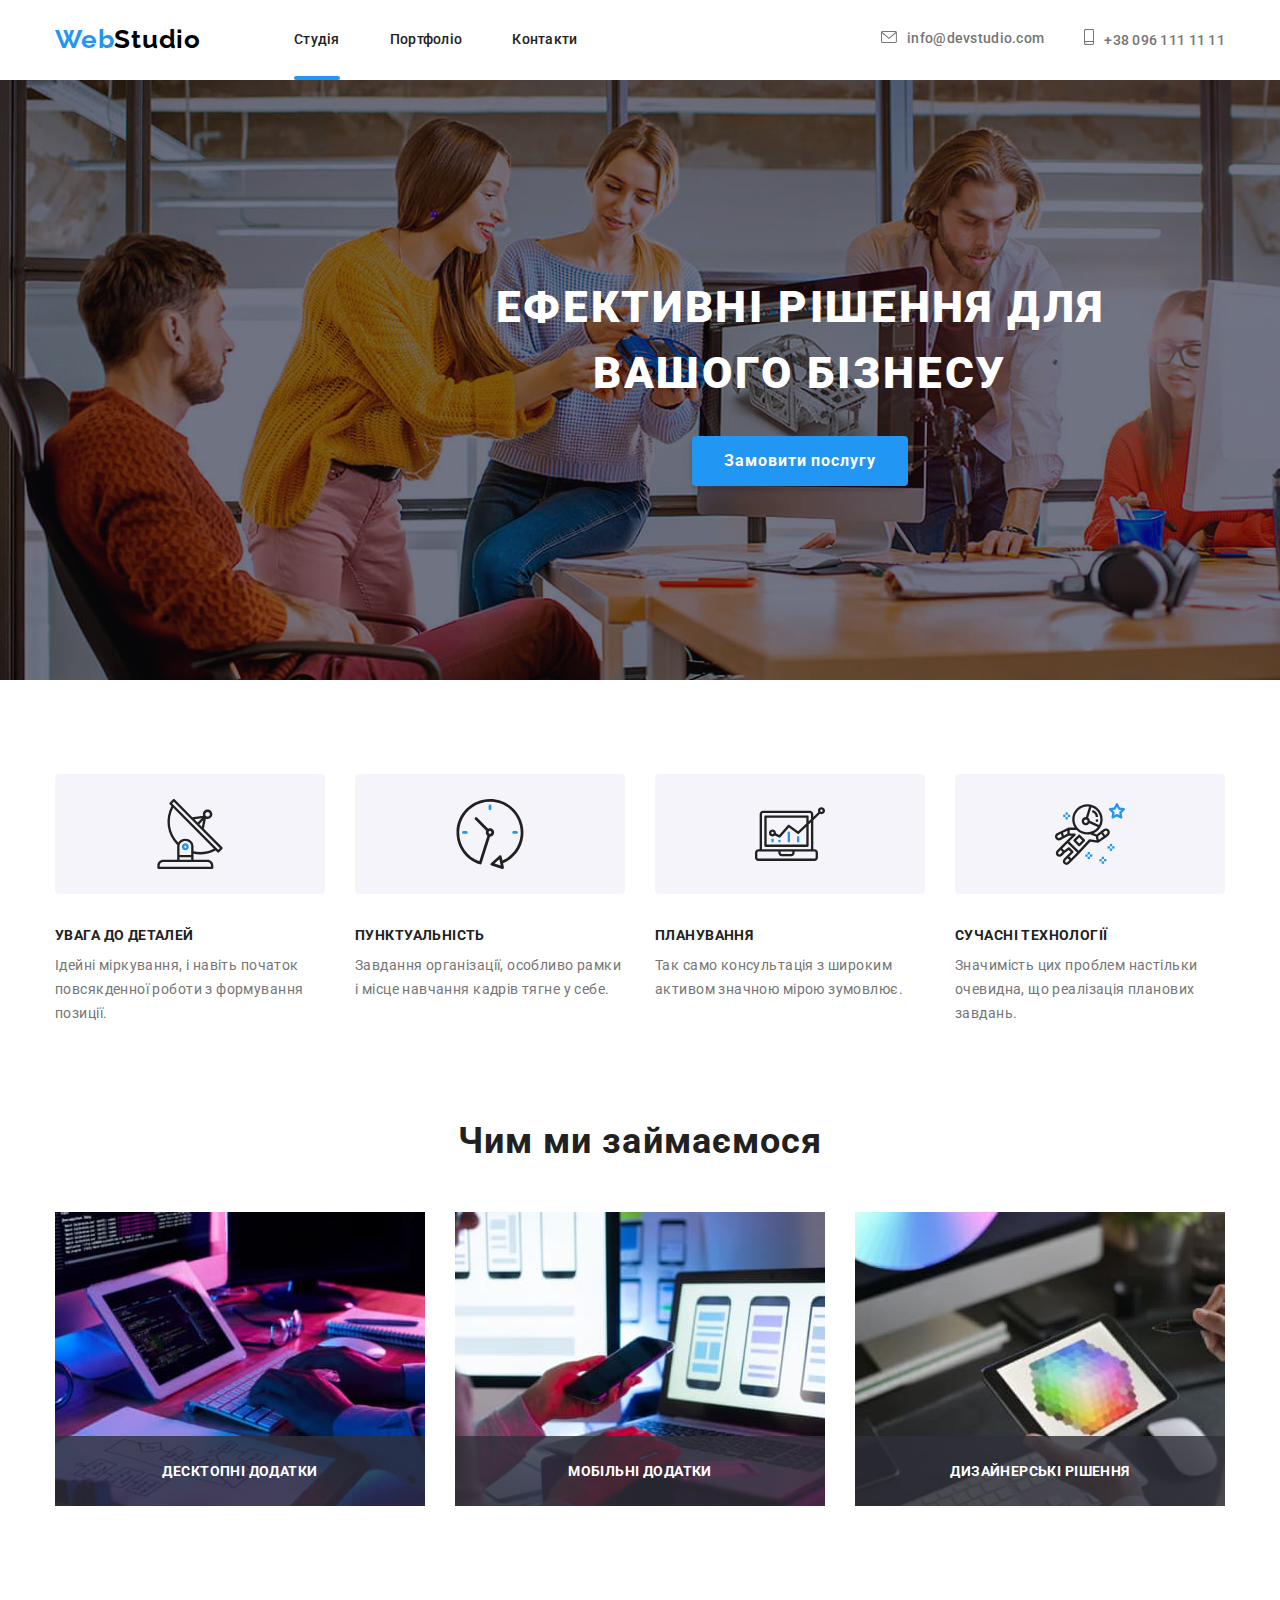
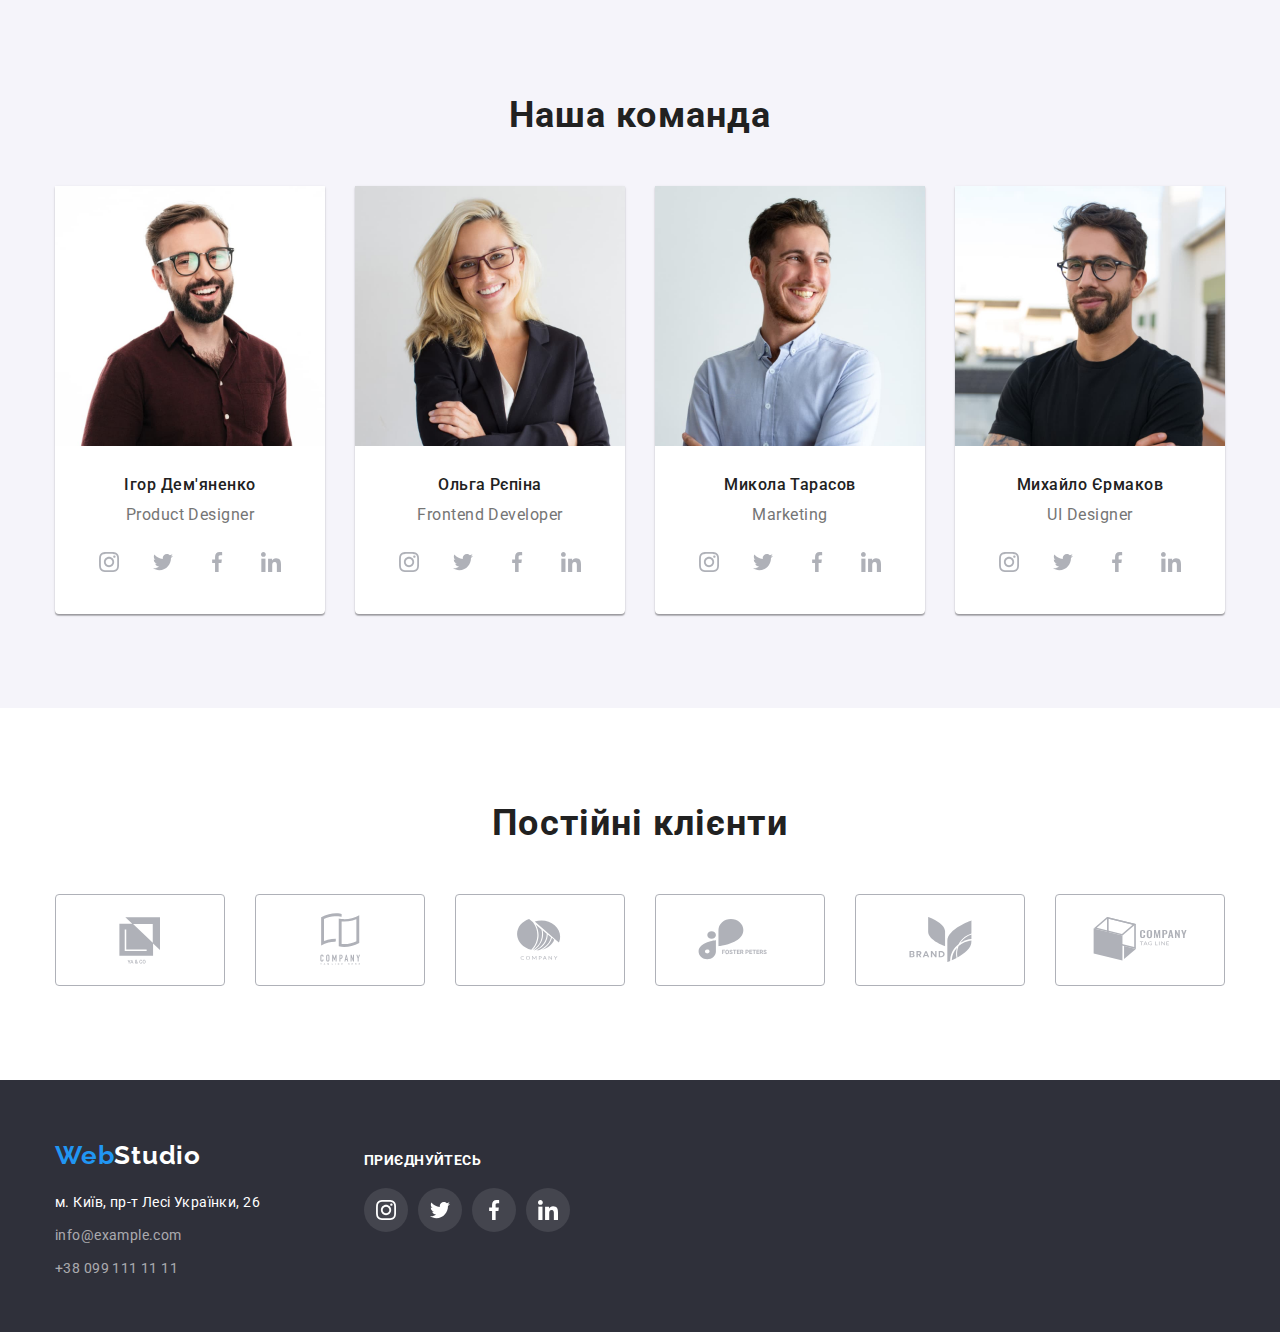
==== index.html @ f77064c4 "Start#6" ====
<!DOCTYPE html>
<html lang="uk">

<head>
    <meta charset="UTF-8">
    <meta http-equiv="X-UA-Compatible" content="IE=edge">
    <meta name="viewport" content="width=device-width, initial-scale=1.0">
    <title lang="en">WebStudio</title>
    <link rel="preconnect" href="https://fonts.googleapis.com">
    <link rel="preconnect" href="https://fonts.gstatic.com" crossorigin>
    <link href="https://fonts.googleapis.com/css2?family=Raleway:wght@700&family=Roboto:wght@400;500;700;900&display=swap"
        rel="stylesheet">
        <link rel="stylesheet" href="https://cdn.jsdelivr.net/npm/modern-normalize@1.1.0/modern-normalize.min.css">
    <link rel="stylesheet" href="./css/styles.css">

</head>

<body>
    <header class="page-header-home">
        <div class="container page-header-container">
        <!-- Logo  -->
        <nav class="page-nav">
            <a class="logo" href="./index.html" lang="en">Web<span class="studio-header" lang="en">Studio</span></a>
        <!-- Navigation -->
            <ul class="list menu">
                <li class="menu-item"> <a class="nav index-after" href="./index.html">Студія</a></li>
                <li class="menu-item"> <a class="nav" href="./portfolio.html">Портфоліо</a></li>
                <li class="menu-item"> <a class="nav" href="">Контакти</a></li>
            </ul>
        </nav>
        <ul class="list header-contacts-container">
            <li class="contact-header-df">
                <a class="contacts-header email" href="mailto:info@devstudio.com"><svg class="contact-icone-mail">
                    <use href="./images/svgimages/sprite.svg#mail"></use>
                </svg>info@devstudio.com</a></li>
            <li class="contact-header-df">
                <a class="contacts-header" href="tel:+380961111111"><svg class="contact-icone-phone">
                    <use href="./images/svgimages/sprite.svg#phone"></use>
                </svg>+38 096 111 11 11</a></li>
        </ul>
        </div>
    </header>

    <!-- Main block -->
    <main>
        <section class="title">
            <div class="container"> 
            <h1 class="title-name">Ефективні рішення для вашого бізнесу</h1>
            <button class="button" type="button" data-modal-open>Замовити послугу</button>
            </div>
        </section>

        <section class="section-hidden-inventori">
            <div class="container">
            <h2 class="hidden">опись</h2>
            <ul class="list company-characteristics">
                <li class="features">
                    <svg class="feature_svg">
                        <use href="./images/svgimages/sprite.svg#group_1"></use>
                    </svg>
                    <h3 class="hidden-features">УВАГА ДО ДЕТАЛЕЙ</h3>
                    <p class="paragraph-features">Ідейні міркування, і навіть початок повсякденної роботи з формування позиції.</p>
                </li>
                <li class="features">
                    <svg class="feature_svg">
                        <use href="./images/svgimages/sprite.svg#group_2"></use>
                    </svg>
                    <h3 class="hidden-features">ПУНКТУАЛЬНІСТЬ</h3>
                    <p class="paragraph-features">Завдання організації, особливо рамки і місце навчання кадрів тягне у себе.</p>
                </li>
                <li class="features">
                    <svg class="feature_svg">
                        <use href="./images/svgimages/sprite.svg#group_3"></use>
                    </svg>
                    <h3 class="hidden-features">ПЛАНУВАННЯ</h3>
                    <p class="paragraph-features">Так само консультація з широким активом значною мірою зумовлює.</p>
                </li>
                <li class="features">
                    <svg class="feature_svg">
                        <use href="./images/svgimages/sprite.svg#group_4"></use>
                    </svg>
                    <h3 class="hidden-features">СУЧАСНІ ТЕХНОЛОГІЇ</h3>
                    <p class="paragraph-features">Значимість цих проблем настільки очевидна, що реалізація планових завдань.</p>
                </li>
            </ul>
            </div>
        </section>

        <section class="optional section">
            <div class="container">
                <h2 class="banner">Чим ми займаємося</h2>
            <ul class="list company-option">
                <li class="foto-option"><img src="./images/services_sector/development.jpg" alt="Фото разработки продукта" width="370"
                        height="294">
                    <p class="option-text">
                        Десктопні додатки
                    </p></li>
                <li class="foto-option"><img src="./images/services_sector/optimization.jpg" alt="Фото оптимизации продукта" width="370"
                        height="294">
                    <p class="option-text">
                        Мобільні додатки
                    </p></li>
                <li class="foto-option"><img src="./images/services_sector/design.jpg" alt="Фото разработки дизайна продукта" width="370"
                        height="294">
                    <p class="option-text">
                        Дизайнерські рішення
                    </p></li>
            </ul>
            </div>
        </section>

        <section class="our-team section">
            <div class="container">
            <h2 class="banner">Наша команда</h2>
            <ul class="list team">
                <li class="team-members">
                    <img class="foto-teams" src="./images/team/product_designer.jpg" alt="Фото дизайнера продукта" width="270"
                        height="260">
                        <div class="name-profession">
                    <h3 class="name">Ігор Дем'яненко</h3>
                    <p class="profession" lang="en">Product Designer</p>
                    <ul class="social-list list">
                        <li>
                            <a href="" class="social-list-link">
                                <svg class="social-list-icon">
                                    <use href="./images/svgimages/sprite.svg#instagram"></use>
                                </svg>
                            </a>
                        </li>
                        <li>
                            <a href="" class="social-list-link">
                                <svg class="social-list-icon" width="20" height="20">
                                    <use href="./images/svgimages/sprite.svg#twitter"></use>
                                </svg>
                            </a>
                        </li>
                        <li>
                            <a href="" class="social-list-link">
                                <svg class="social-list-icon" width="20" height="20">
                                    <use href="./images/svgimages/sprite.svg#facebook"></use>
                                </svg>
                            </a>
                        </li>
                        <li>
                            <a href="" class="social-list-link">
                                <svg class="social-list-icon" width="20" height="20">
                                    <use href="./images/svgimages/sprite.svg#linkedin"></use>
                                </svg>
                            </a>
                        </li>
                    </ul>
                        </div>
                </li>
                <li class="team-members">
                    <img class="foto-teams" src="./images/team/frontent_developer.jpg" alt="Фото фронтенд-разработчика" width="270"
                        height="260">
                        <div class="name-profession">
                        <h3 class="name">Ольга Рєпіна</h3>
                    <p class="profession" lang="en">Frontend Developer</p>
                    <ul class="social-list list">
                        <li>
                            <a href="" class="social-list-link">
                                <svg class="social-list-icon">
                                    <use href="./images/svgimages/sprite.svg#instagram"></use>
                                </svg>
                            </a>
                        </li>
                        <li>
                            <a href="" class="social-list-link">
                                <svg class="social-list-icon" width="20" height="20">
                                    <use href="./images/svgimages/sprite.svg#twitter"></use>
                                </svg>
                            </a>
                        </li>
                        <li>
                            <a href="" class="social-list-link">
                                <svg class="social-list-icon" width="20" height="20">
                                    <use href="./images/svgimages/sprite.svg#facebook"></use>
                                </svg>
                            </a>
                        </li>
                        <li>
                            <a href="" class="social-list-link">
                                <svg class="social-list-icon" width="20" height="20">
                                    <use href="./images/svgimages/sprite.svg#linkedin"></use>
                                </svg>
                            </a>
                        </li>
                    </ul>
                        </div>
                </li>
                <li class="team-members">
                    <img class="foto-teams" src="./images/team/marketing.jpg" alt="Фото маркетолога" width="270" height="260">
                    <div class="name-profession">
                        <h3 class="name">Микола Тарасов</h3>
                        <p class="profession" lang="en">Marketing</p>
                        <ul class="social-list list">
                            <li>
                                <a href="" class="social-list-link">
                                    <svg class="social-list-icon">
                                        <use href="./images/svgimages/sprite.svg#instagram"></use>
                                    </svg>
                                </a>
                            </li>
                            <li>
                                <a href="" class="social-list-link">
                                    <svg class="social-list-icon" width="20" height="20">
                                        <use href="./images/svgimages/sprite.svg#twitter"></use>
                                    </svg>
                                </a>
                            </li>
                            <li>
                                <a href="" class="social-list-link">
                                    <svg class="social-list-icon" width="20" height="20">
                                        <use href="./images/svgimages/sprite.svg#facebook"></use>
                                    </svg>
                                </a>
                            </li>
                            <li>
                                <a href="" class="social-list-link">
                                    <svg class="social-list-icon" width="20" height="20">
                                        <use href="./images/svgimages/sprite.svg#linkedin"></use>
                                    </svg>
                                </a>
                            </li>
                        </ul>
                    </div>
                    
                </li>
                <li class="team-members">
                    <img class="foto-teams" src="./images/team/ui_designer.jpg" alt="Фото дизайнера пользовательского интерфейса"
                        width="270" height="260">
                        <div class="name-profession">
                            <h3 class="name">Михайло Єрмаков</h3>
                            <p class="profession" lang="en">UI Designer</p>
                            <ul class="social-list list">
                                <li>
                                    <a href="" class="social-list-link">
                                        <svg class="social-list-icon">
                                            <use href="./images/svgimages/sprite.svg#instagram"></use>
                                        </svg>
                                    </a>
                                </li>
                                <li>
                                    <a href="" class="social-list-link">
                                        <svg class="social-list-icon" width="20" height="20">
                                            <use href="./images/svgimages/sprite.svg#twitter"></use>
                                        </svg>
                                    </a>
                                </li>
                                <li>
                                    <a href="" class="social-list-link">
                                        <svg class="social-list-icon" width="20" height="20">
                                            <use href="./images/svgimages/sprite.svg#facebook"></use>
                                        </svg>
                                    </a>
                                </li>
                                <li>
                                    <a href="" class="social-list-link">
                                        <svg class="social-list-icon" width="20" height="20">
                                            <use href="./images/svgimages/sprite.svg#linkedin"></use>
                                        </svg>
                                    </a>
                                </li>
                            </ul>
                        </div>
                </li>
            </ul>
            </div>
        </section>
        <section class="section">
            <div class="container">
                <h2 class="banner">Постійні клієнти</h2>
                <ul class="list menu client-list">
                    <li>
                        <a href="" class="client-link">
                            <svg class="clients-icon">
                                <use href="./images/svgimages/sprite.svg#ya_and_co"></use>
                            </svg>
                        </a>
                    </li>
                    <li>
                        <a href="" class="client-link">
                            <svg class="clients-icon">
                                <use href="./images/svgimages/sprite.svg#tagline_here"></use>
                            </svg>
                        </a>
                    </li>
                    <li>
                        <a href="" class="client-link">
                            <svg class="clients-icon">
                                <use href="./images/svgimages/sprite.svg#company"></use>
                            </svg>
                        </a>
                    </li>
                    <li>
                        <a href="" class="client-link">
                            <svg class="clients-icon">
                                <use href="./images/svgimages/sprite.svg#foster_peters"></use>
                            </svg>
                        </a>
                    </li>
                    <li>
                        <a href="" class="client-link">
                            <svg class="clients-icon">
                                <use href="./images/svgimages/sprite.svg#brand"></use>
                            </svg>
                        </a>
                    </li>
                    <li>
                        <a href="" class="client-link">
                            <svg class="clients-icon">
                                <use href="./images/svgimages/sprite.svg#tag_line"></use>
                            </svg>
                        </a>
                    </li>
                </ul>
            </div>
            
        </section>
    </main>
    <!-- Basement -->
    <footer class="footer">
        <div class="container footer-block">
            <div class="logo-footer">
                <a class="logo" href="./index.html" lang="en">Web<span class="studio-footer">Studio</span></a>
                <address>
                    <ul class="list contacts">
                        <li class="find">
                            <a class="addres" href="https://goo.gl/maps/r5BP94hAd7b6DZwo8" target="_blank"
                                rel="noopener noreferrer">м. Київ, пр-т Лесі Українки, 26</a>
                        </li>
                        <li class="find">
                            <a class="contacts-footer" href="mailto:info@example.com">info@example.com</a>
                        </li>
                        <li class="find">
                            <a class="contacts-footer" href="tel:+380991111111">+38 099 111 11 11</a>
                        </li>
                    </ul>
                </address>
            </div>
            <div class="social-link-footer">
                <h3 class="add">ПРИЄДНУЙТЕСЬ</h3>
                <ul class="footer-social-list list">
                    <li>
                        <a href="" class="social-list-link social-link-bg">
                            <svg class="social-list-icon-footer">
                                <use href="./images/svgimages/sprite.svg#instagram"></use>
                            </svg>
                        </a>
                    </li>
                    <li>
                        <a href="" class="social-list-link social-link-bg">
                            <svg class="social-list-icon-footer" width="20" height="20">
                                <use href="./images/svgimages/sprite.svg#twitter"></use>
                            </svg>
                        </a>
                    </li>
                    <li>
                        <a href="" class="social-list-link social-link-bg">
                            <svg class="social-list-icon-footer" width="20" height="20">
                                <use href="./images/svgimages/sprite.svg#facebook"></use>
                            </svg>
                        </a>
                    </li>
                    <li>
                        <a href="" class="social-list-link social-link-bg">
                            <svg class="social-list-icon-footer" width="20" height="20">
                                <use href="./images/svgimages/sprite.svg#linkedin"></use>
                            </svg>
                        </a>
                    </li>
                </ul>
            </div>
        </div>
    </footer>
    <div class="backdrop is-hidden" data-modal>
        <div class="modal">
            <button type="button" class="modal-close-btn" data-modal-close>
               <svg class="modal-close-btn-icon">
                <use href="./images/svgimages/sprite.svg#close-window"></use>
               </svg>
            </button>
        </div>
    </div>
    <script src="./js/modal.js"></script>
</body>

</html>
---- css/styles.css ----
/* Variables */

:root{
    --accent-color: #2196F3;
    --color-for-body: #212121;
    --background-color-dark: #2F303A;
    --primary-font: 'Raleway', sans-serif;
    --secondary-font: 'Roboto', sans-serif;
    --transition-duration-and-func: 250ms cubic-bezier(0.4, 0, 0.2, 1);
}

/* WholePage */
h1,h2,h3,h4,p{
    margin-top: 0;
    margin-bottom: 0;
}

ul,ol{
margin-top: 0;
margin-bottom: 0;
padding-left: 0;
}

img{
    display: block;
}

button{
    cursor: pointer;
}

.container{
    width: 1200px;
    margin-left: auto;
    margin-right: auto;
    padding-left: 15px;
    padding-right: 15px;
}

body{
    font-family: var(--secondary-font);
    color: var(--color-for-body);
}

.hidden{
    position: absolute;
        white-space: nowrap;
        width: 1px;
        height: 1px;
        overflow: hidden;
        border: 0;
        padding: 0;
        clip: rect(0 0 0 0);
        clip-path: inset(50%);
        margin: -1px;
}

.section{
    padding-top: 94px;
    padding-bottom: 94px;
}

/* Header */

.list{
    list-style: none;
    
}

.page-header-container{
    display: flex;
    align-items: center;

}

.page-nav{
    display: flex;
    align-items: center;
}

.menu{
    display: flex;
    align-items: center;
}

.header-contacts-container {
    display: flex;
    align-items: center;
    margin-left: auto;
}
.menu-item:not(:last-child){
    margin-right: 50px;
}
.menu-item{
    position: relative;
}
.index-after::after{
    background-color: #2196F3;
    content: "";
    position: absolute;
    bottom: -31.5px;
    left: 0;
    width: 100%;
    height: 4px;
    border-radius: 2px;
    }
    .portfolio-after::after{
        background-color: #2196F3;
        content: "";
        position: absolute;
        bottom: -31.5px;
        left: 0;
        width: 100%;
        height: 4px;
        border-radius: 2px;
        }

.page-header-home{
    padding-top: 24px;
    padding-bottom: 25px;
    background: #FFFFFF;
    margin-left: auto;
    margin-right: auto;
}

.page-header{
    padding-top: 24px;
    padding-bottom: 25px;
    background: #FFFFFF;
    border-bottom: 1px solid #ECECEC;
    margin-left: auto;
        margin-right: auto;
}


/* Navigation */

/* Logo */
.logo{
        font-family: var(--primary-font);
        font-style: normal;
        font-weight: 700;
        font-size: 26px;
        line-height: 1.19;
        letter-spacing: 0.03em;
        color: var(--accent-color);
        text-decoration: none;
        list-style: none;
        margin-right: 93px;
    }
.studio-header{
    color: #000000;
}

.nav{
        font-style: normal;
        font-weight: 500;
        font-size: 14px;
        line-height: 1.14;
        letter-spacing: 0.02em;
        text-decoration: none;
        list-style: none;
        color: var(--color-for-body);
        transition: color var(--transition-duration-and-func);
}
.nav:hover,
.nav:focus{color: var(--accent-color);}

/* Contacts */
.contacts-header{
    font-family: var(--secondary-font);
        font-style: normal;
        font-weight: 500;
        font-size: 14px;
        line-height: 1.14;
        letter-spacing: 0.02em;
        color: #757575;
        text-decoration: none;
        list-style: none;
        transition: var(--transition-duration-and-func);
}
.contacts-header:hover,
.contacts-header:focus{
color: var(--accent-color);
}

.contact-icone-mail{
    fill: currentColor;
}
.contact-icone-phone{
    fill: currentColor;
}

.contacts-header:hover .contact-icone-mail,
.contacts-header:focus .contact-icone-mail {
    color: var(--accent-color);
}

.contacts-header:hover .contact-icone-phone,
.contacts-header:focus .contact-icone-phone {
    color: var(--accent-color);
}

.contact-header-df{
    display: flex;
    
}

.email{
    margin-right: 40px;
}

/* Footer */

.footer {
    background-color: var(--background-color-dark);
    padding-top: 60px;
    padding-bottom: 60px;
}


.footer-block{
    display: flex;
    gap: 70px;
}

.social-link-footer{
    padding-top: 12px;
}

.studio-footer {
    color: #FFFFFF;
}

.addres {
    font-style: normal;
    font-size: 14px;
    line-height: 1.71;
    letter-spacing: 0.03em;
    color: #FFFFFF;
    text-decoration: none;
    list-style: none;
}

.contacts-footer {
    font-style: normal;
    font-size: 14px;
    line-height: 1.71;
    letter-spacing: 0.03em;
    color: rgba(255, 255, 255, 0.6);
    text-decoration: none;
    list-style: none;
}


/* Home */

/* Main */
.title{
    background-color: #C4C4C4;
    width: 1600px;
    height: 600px;
    margin-left: auto;
    margin-right: auto;
    display: flex;
    align-items: center;
    background-image:linear-gradient(rgba(25, 28, 38, 0.2), rgba(25, 28, 38, 0.2)), url(../images/title/title.jpg);
    background-size: cover;
}

.title-name{
        font-style: normal;
        font-weight: 900;
        font-size: 44px;
        line-height: 1.5;
        text-align: center;
        letter-spacing: 0.06em;
        text-transform: uppercase;
        color: #FFFFFF;
        width: 696px;
        margin-left: auto;
        margin-right: auto;
        margin-bottom: 30px;
}

.button{
        font-style: normal;
        font-weight: 700;
        font-size: 16px;
        line-height: 1.9;
        display: flex;
        align-items: center;
        text-align: center;
        letter-spacing: 0.06em;
        color: #FFFFFF;
        background: var(--accent-color);
        box-shadow: 0px 4px 4px rgba(0, 0, 0, 0.15);
        border-radius: 4px;
        padding-top: 10px;
        padding-bottom: 10px;
        padding-left: 32px;
        padding-right: 32px;
        margin-left: auto;
        margin-right: auto;
        border: none;
}

.section-hidden-inventori{
    padding-top: 94px;
}
.company-characteristics{
    display: flex;
    gap:30px

}

/* Features  */
.features{
    width: 270px;

}

.feature_svg{
    width: 270px;
    height: 120px;
}

.hidden-features{
        font-style: normal;
        font-weight: 700;
        font-size: 14px;
        line-height: 1.14;
        letter-spacing: 0.03em;
        text-transform: uppercase;
        margin-top: 30px;
        margin-bottom: 10px;
}

.paragraph-features{
        font-size: 14px;
        line-height: 1.71;
        letter-spacing: 0.03em;
        color: #757575;
}

/* Field of study */

.company-option{
    display: flex;
    gap: 30px;
}

.foto-option{
    position: relative;
}

.option-text{
    display: flex;
justify-content: center;
align-items: center;
    position: absolute;
    background: rgba(47, 48, 58, 0.8);
    font-weight: 700;
font-size: 14px;
line-height: 16px;
text-align: center;
letter-spacing: 0.03em;
text-transform: uppercase;
font-family: var(--secondary-font);
color: #FFFFFF;
bottom: 0;
width: 370px;
height: 70px;
}

.banner{
    font-style: normal;
        font-weight: 700;
        font-size: 36px;
        line-height: 1.17;
        text-align: center;
        letter-spacing: 0.03em;
        margin-bottom: 50px;
}

/* team  */

.name-profession{
padding-top: 30px;
padding-bottom: 30px;
}
.name{
        font-style: normal;
        font-weight: 500;
        font-size: 16px;
        line-height: 1.18;
        text-align: center;
        letter-spacing: 0.03em;
        margin-bottom: 10px;
}

.profession{
        font-size: 16px;
        line-height: 1.19;
        text-align: center;
        letter-spacing: 0.03em;
        color: #757575;
}

.our-team{
    background-color: #F5F4FA;
    margin-left: auto;
    margin-right: auto;
}
.team{
    display: flex;
    gap: 30px;
}

.team-members{
    background-color: #FFFFFF;
    box-shadow: 0px 1px 3px rgba(0, 0, 0, 0.12), 0px 1px 1px rgba(0, 0, 0, 0.14), 0px 2px 1px rgba(0, 0, 0, 0.2);
        border-radius: 0px 0px 4px 4px;
}

.social-list{
    display: flex;
    justify-content: center;
    gap: 10px;
    margin-top: 16px;
}

.footer-social-list{
    display: flex;
        justify-content: center;
        gap: 10px;
        margin-top: 20px;
        
}
.social-list-link{
    display: flex;
    justify-content: center;
    align-items: center;
    width: 44px;
    height: 44px;
    border-radius: 50%;
    transition: var(--transition-duration-and-func);
}
.social-list-link:hover,
.social-list-link:focus{
    background-color: #2196F3;
}

.social-list-icon{
    width: 20px;
    height: 20px;
    fill: #AFB1B8;
}

.social-list-link:hover .social-list-icon,
.social-list-link:focus .social-list-icon{
    fill: #FFFFFF;
}

/* Clients */
.client-list{
    justify-content: center;
    gap: 30px;
}
.client-link {
    display: flex;
    justify-content: center;
    align-items: center;
    width: 170px;
    height: 92px;
    border: 1px solid #AFB1B8;
    border-radius: 4px;
    fill: currentColor;
    transition: var(--transition-duration-and-func);
}
.client-link:hover,
.client-link:focus{
    border: 1px solid var(--accent-color);
}
.client-link:hover .clients-icon,
.client-link:focus .clients-icon{
    fill: var(--accent-color);
}
.clients-icon{
    fill: #AFB1B8;
    width: 170px;
    height: 92px;
    transition: var(--transition-duration-and-func);
}
/* Footer */
footer{
    background-color: var(--background-color-dark);
    height: 252px;
    margin-left: auto;
    margin-right: auto;
}

.studio-footer{
    color:#FFFFFF;
}

.contacts{
    display: flex;
    flex-direction: column;
    margin-top: 20px;
}

.add{
    font-style: normal;
        font-weight: 700;
        font-size: 14px;
        line-height: 16px;
        letter-spacing: 0.03em;
        text-transform: uppercase;
        color: #FFFFFF;
}

.find:not(:last-child){
    margin-bottom: 9px;
}

.addres{
        font-style: normal;
        font-size: 14px;
        line-height: 1.71;
        letter-spacing: 0.03em;
        color: #FFFFFF;
}

.contacts-footer{
        font-style: normal;
        font-size: 14px;
        line-height: 1.71;
        letter-spacing: 0.03em;
        color: rgba(255, 255, 255, 0.6);
}

/* Portfolio */
.navigation{
    display: flex;
    justify-content: center;
    /* margin-top: 94px; */
    margin-bottom: 50px;
}

.button-navigation:not(:last-child){
    margin-right: 8px;
}

.button-filter{
        font-style: normal;
        font-weight: 500;
        font-size: 16px;
        line-height: 1.62;
        text-align: center;
        letter-spacing: 0.03em;
        font-family: var(--secondary-font);
        padding-top: 6px;
        padding-bottom: 6px;
        padding-left: 22px;
        padding-right: 22px;
        border: none;
        border-radius: 4px;
        transition: var(--transition-duration-and-func);
}

.button-filter:hover,
.button-filter:focus {
    color: #FFFFFF;
    background: var(--accent-color);
        box-shadow: 0px 3px 1px rgba(0, 0, 0, 0.1), 0px 1px 2px rgba(0, 0, 0, 0.08), 0px 2px 2px rgba(0, 0, 0, 0.12);
        border-radius: 4px;
}

.presentation{
    display: flex;
    flex-wrap: wrap;
    /* justify-content: space-between; */
    gap: 30px;
}

/* Projec  */
.projects{
    background-color: #FFFFFF;
    position: relative;
    display: block;
}
.projects:hover{
    box-shadow: 0px 1px 3px rgba(0, 0, 0, 0.12), 0px 1px 1px rgba(0, 0, 0, 0.14), 0px 2px 1px rgba(0, 0, 0, 0.2);
}
.project{
        font-style: normal;
        font-weight: 700;
        font-size: 18px;
        line-height: 2;
        letter-spacing: 0.06em;

}

.sphere{
        font-size: 16px;
        line-height: 1.9;
        letter-spacing: 0.03em;
        color: #757575;
}

.employees-card-content-wrapper{
    border: 1px solid #EEEEEE;
    padding: 20px 24px;
}

.social-list-icon-footer{
    width: 20px;
    height: 20px;
    fill: #FFFFFF;
}


.social-list-link:hover .social-list-icon-footer,
.social-list-link:focus .social-list-icon-footer {
    fill: #FFFFFF;
}

.social-link-bg{
    background: rgba(255, 255, 255, 0.1);
}
.client-box{
    width: 170px;
        height: 92px;
        border: 1px solid #AFB1B8;
        border-radius: 4px;
}

.contact-icone-mail{
width: 16px;
height: 12px;
margin-right: 10px;
}
.contact-icone-phone {
    width: 10px;
    height: 16px;
    margin-right: 10px;
}

/* Window  */
.backdrop{
    position: fixed;
    top: 0;
    left: 0;
    z-index: 100;
    width: 100%;
    height: 100%;
    background-color: rgba(0, 0, 0, 0.2);
    transition: opacity var(--transition-duration-and-func), visibility var(--transition-duration-and-func);

}

.backdrop.is-hidden{
opacity: 0;
visibility: hidden;
pointer-events: none;

}

.modal{
    position: absolute;
    top: 50%;
    left: 50%;
    transform: translate(-50%, -50%);
    width: 528px;
    height: 581px;
    background: #FFFFFF;
box-shadow: 0px 1px 3px rgba(0, 0, 0, 0.12), 0px 1px 1px rgba(0, 0, 0, 0.14), 0px 2px 1px rgba(0, 0, 0, 0.2);
border-radius: 4px;
}

.modal-close-btn{
    position: absolute;
    top: 8px;
    right: 8px;
    background-color: transparent;
    display: flex;
    justify-content: center;
    align-items: center;
    border: 1px solid rgba(0, 0, 0, 0.1);
    width: 30px;
    height: 30px;
    border-radius: 50%;

}
.modal-close-btn-icon{
width: 18px;
height: 18px;
    color: #000000;
    box-sizing: border-box;
    /* border: 1px solid rgba(0, 0, 0, 0.1); */
    filter: drop-shadow(0px 4px 4px rgba(0, 0, 0, 0.25));
}

/* Portfolio */
.overlay{
font-family: var(--secondary-font);
background: rgba(33, 150, 243, 0.9);
font-weight: 400;
font-size: 18px;
line-height: 1.6;
letter-spacing: 0.03em;
color: #FFFFFF;
padding-top: 63px;
padding-bottom: 63px;
padding-left: 24px;
padding-right: 24px;
position: absolute;
top: 0;
left: 0;
width: 100%;
height: 100%;
/* overflow-y: scroll; */
transform: translate(0,100%);
transition: var(--transition-duration-and-func);
}

.overplay-img-project{
    position: relative;
    overflow: hidden;
}

.projects:hover .overlay{
    transform: translate(0,0);
}
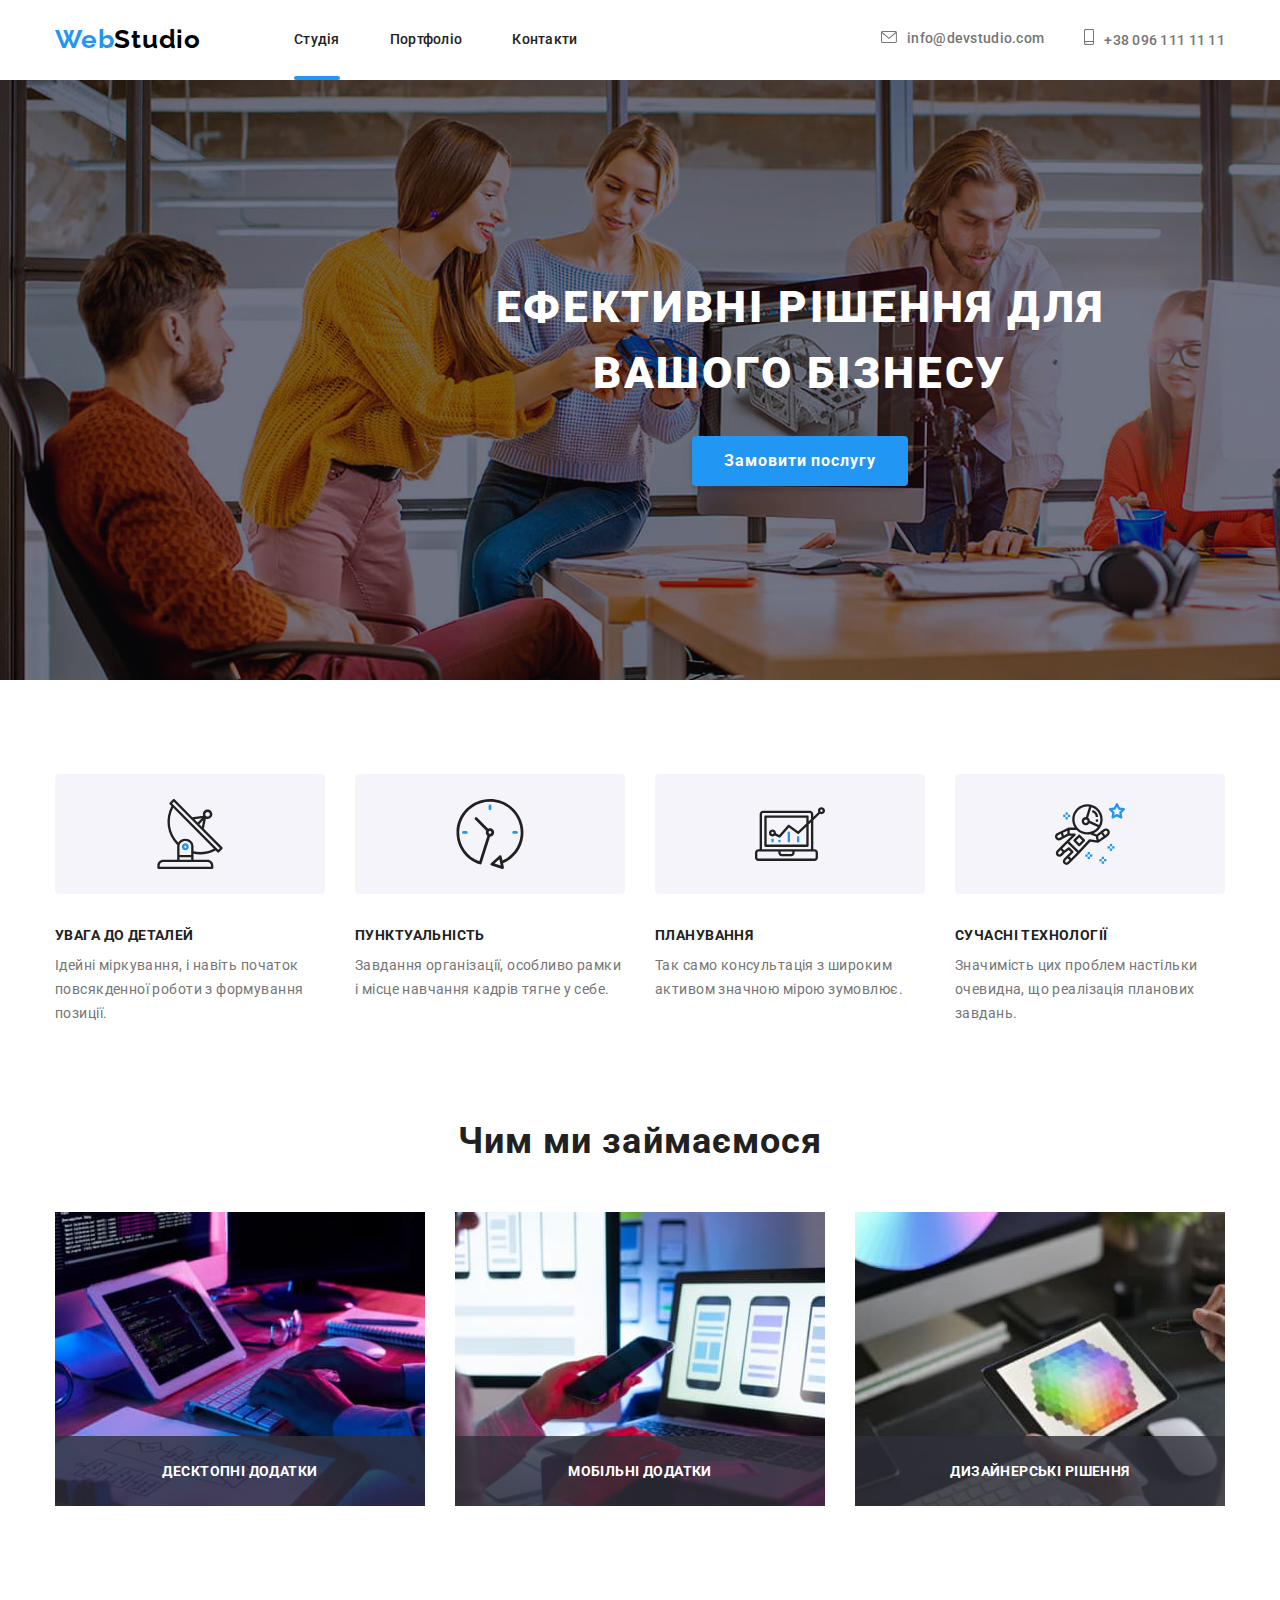
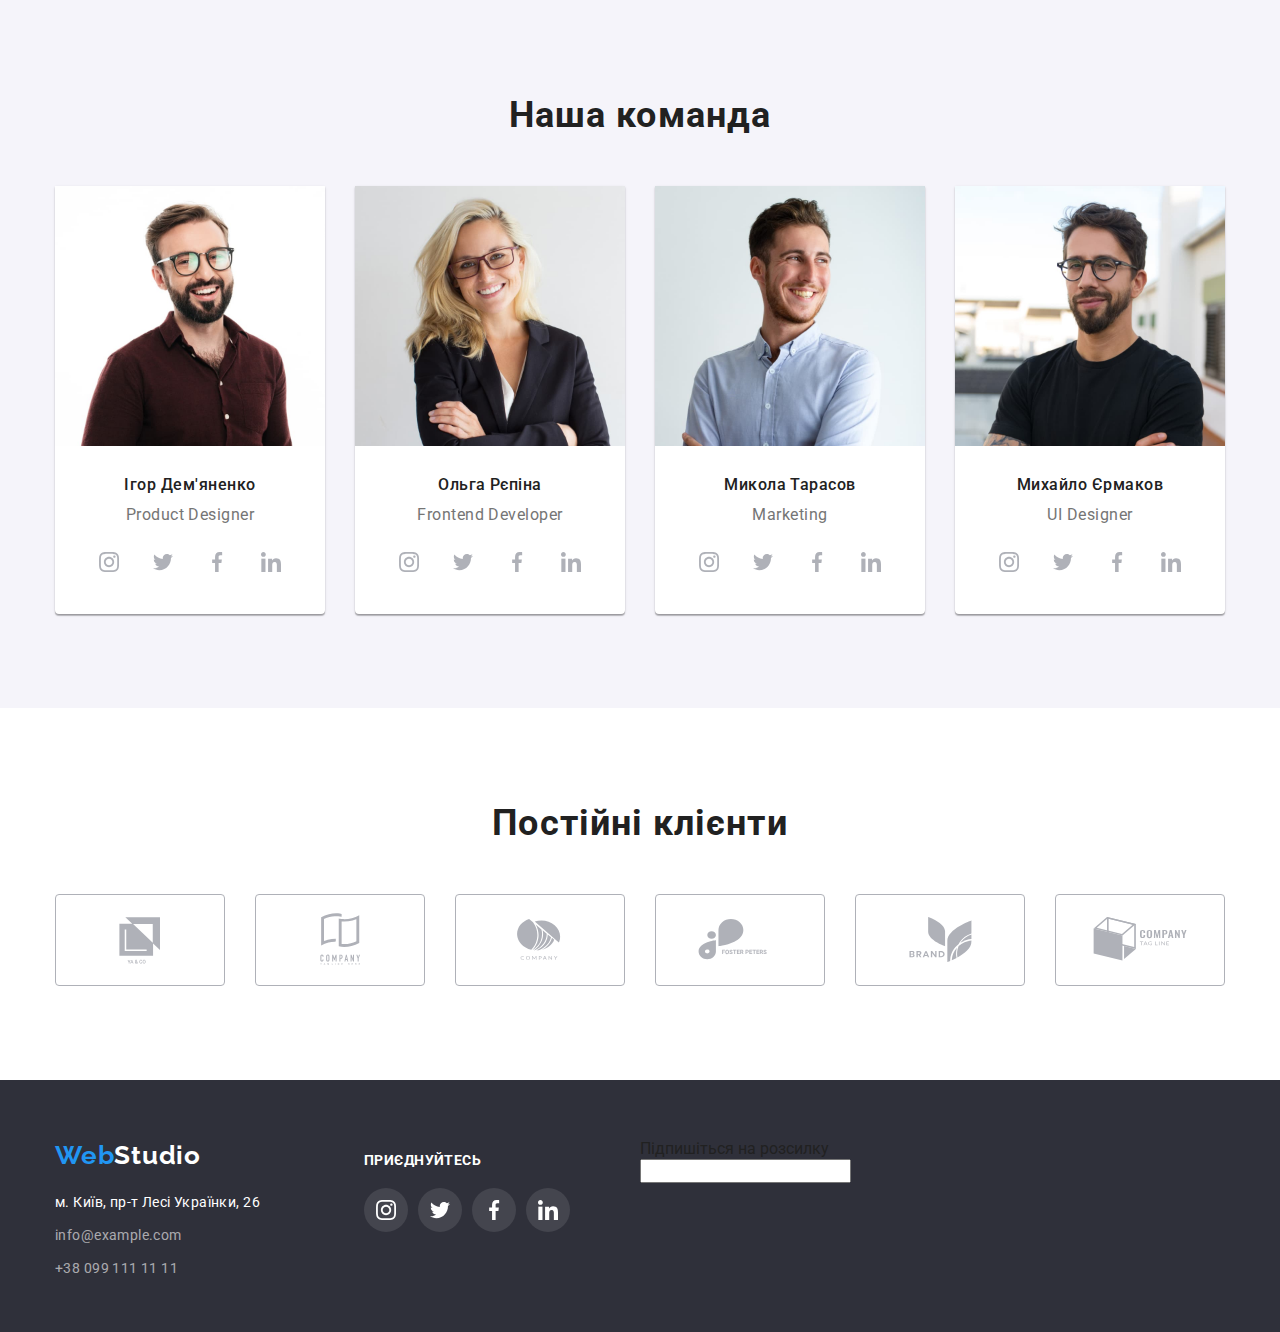
==== commit 06428f00: "add button" ====
--- a/index.html
+++ b/index.html
@@ -372,6 +372,16 @@
                     </li>
                 </ul>
             </div>
+            <div class="footer-modal">
+                <p class="text-footer-form">
+                    Підпишіться на розсилку
+                </p>
+                <form class="modal-footer-form">
+                    <label for="" class="modal-form-footer-field">
+                        <input type="email" class="modal-form-input-footer" name="user_mail" required>
+                    </label>
+                </form>
+            </div>
         </div>
     </footer>
     <div class="backdrop is-hidden" data-modal>
@@ -381,6 +391,56 @@
                 <use href="./images/svgimages/sprite.svg#close-window"></use>
                </svg>
             </button>
+            <p class="form-text">
+                Залиште свої дані, ми вам передзвонимо
+            </p>
+            <form class="modal-form">
+                <label for="" class="modal-form-field">
+                    <span class="modal-form-field-desc">
+                        Ім'я
+                    </span>
+                    <span class="input-and-svg-block">
+                        <input type="text" class="modal-form-input" name="user_name" required pattern="^[a-zA-Zа-яА-ЯіІїЇ]+$">
+                        <svg class="icon-model">
+                            <use href="./images/svgimages/sprite.svg#icon_name">
+                            </use>
+                        </svg>
+                    </span>
+                </label>
+                <label for="" class="modal-form-field">
+                    <span class="modal-form-field-desc">
+                        Телефон
+                    </span>
+                    <span class="input-and-svg-block">
+                        <input type="tel" class="modal-form-input" name="user_phone" required pattern="[0-9]{7}" title="xxxxxxx">
+                        <svg class="icon-model">
+                            <use href="./images/svgimages/sprite.svg#icon_phone">
+                            </use>
+                        </svg>
+                    </span>
+                </label>
+                <label for="" class="modal-form-field">
+                    <span class="modal-form-field-desc">
+                        Пошта
+                    </span>
+                    <span class="input-and-svg-block">
+                        <input type="email" class="modal-form-input" name="user_mail" required>
+                        <svg class="icon-model">
+                            <use href="./images/svgimages/sprite.svg#icon_mail">
+                            </use>
+                        </svg>
+                    </span>
+                </label>
+                <span class="modal-form-field-desc">Коментар</span>
+                <textarea name="user_massege" class="modal-form-massege" placeholder="Введіть текст"></textarea>
+                <div class="user-policy-block">
+                    <input id="user-policy" type="checkbox" class="modal-form-check hidden" name="user_policy">
+                    <label for="user-policy" class="modal-form-check-desc">
+                        Погоджуюся з розсилкою та приймаю&nbsp;<a href="" class="policy-link">Умови договору</a> 
+                    </label>
+                </div>
+                <button type="submit" class="modal-form-submit">Відправити</button>
+            </form>
         </div>
     </div>
     <script src="./js/modal.js"></script>
--- a/css/styles.css
+++ b/css/styles.css
@@ -657,7 +657,6 @@
     height: 100%;
     background-color: rgba(0, 0, 0, 0.2);
     transition: opacity var(--transition-duration-and-func), visibility var(--transition-duration-and-func);
-
 }
 
 .backdrop.is-hidden{
@@ -673,7 +672,8 @@
     left: 50%;
     transform: translate(-50%, -50%);
     width: 528px;
-    height: 581px;
+/* height: 581px; */
+padding: 40px;
     background: #FFFFFF;
 box-shadow: 0px 1px 3px rgba(0, 0, 0, 0.12), 0px 1px 1px rgba(0, 0, 0, 0.14), 0px 2px 1px rgba(0, 0, 0, 0.2);
 border-radius: 4px;
@@ -692,6 +692,10 @@
     height: 30px;
     border-radius: 50%;
 
+}
+.modal-close-btn:hover,
+.modal-close-btn:focus{
+    fill: var(--accent-color);
 }
 .modal-close-btn-icon{
 width: 18px;
@@ -700,6 +704,7 @@
     box-sizing: border-box;
     /* border: 1px solid rgba(0, 0, 0, 0.1); */
     filter: drop-shadow(0px 4px 4px rgba(0, 0, 0, 0.25));
+    transition: fill var(--transition-duration-and-func);
 }
 
 /* Portfolio */
@@ -732,4 +737,172 @@
 
 .projects:hover .overlay{
     transform: translate(0,0);
-}+}
+
+.modal-form{
+    display: flex;
+    flex-direction: column;
+}
+
+.modal-form-input{
+    width: 100%;
+    height: 40px;
+    box-sizing: border-box;
+    border: 1px solid rgba(33, 33, 33, 0.2);
+border-radius: 4px;
+padding-left: 42px;
+transition: border-color var(--transition-duration-and-func);
+}
+.modal-form-input:focus{
+    outline: none;
+    border-color: var(--accent-color);
+}
+.modal-form-input:focus + .icon-model{
+    fill: var(--accent-color);
+}
+
+.modal-form-massege{
+    width: 100%;
+    box-sizing: border-box;
+    border: 1px solid rgba(33, 33, 33, 0.2);
+border-radius: 4px;
+transition: border-color var(--transition-duration-and-func);
+resize: none;
+height: 120px;
+padding: 12px 16px;
+}
+
+.modal-form-massege::placeholder{
+    font-size: var(--secondary-font);
+    font-weight: 400;
+font-size: 12px;
+line-height: 14px;
+letter-spacing: 0.01em;
+color: rgba(117, 117, 117, 0.5);
+}
+
+.modal-form-massege:focus{
+    outline: none;
+    border-color: var(--accent-color);
+}
+
+.form-text{
+    font-weight: 700;
+font-size: 20px;
+line-height: 23px;
+text-align: center;
+letter-spacing: 0.03em;
+color: #212121;
+margin-bottom: 12px;
+}
+
+.modal-form-field-desc{
+    font-weight: 400;
+    font-weight: 400;
+    font-size: 14px;
+    line-height: 24px;
+    letter-spacing: 0.03em;
+    color: #757575;
+display: block;
+margin-bottom: 4px;
+}
+
+.policy-link{
+font-weight: 400;
+font-size: 14px;
+line-height: 24px;
+letter-spacing: 0.03em;
+text-decoration-line: underline;
+color: #2196F3;
+}
+
+.modal-form-field{
+    margin-bottom: 10px;
+}
+
+.icon-model{
+width: 18px;
+height: 18px;
+position: absolute;
+top: 50%;
+left: 12px;
+transform: translate(0, -50%);
+transition: fill var(--transition-duration-and-func);
+}
+
+.input-and-svg-block{
+    position: relative;
+}
+
+.user-policy-block{
+    display: flex;
+    margin-top: 20px;
+    margin-bottom: 30px;
+    align-items: center;
+    transition: fill var(--transition-duration-and-func);
+}
+.modal-form-check-desc {
+    display: flex;
+    align-items: center;
+    font-weight: 400;
+    font-size: 14px;
+    line-height: 24px;
+    letter-spacing: 0.03em;
+    color: #757575;
+margin-left: 7px;
+transition: fill var(--transition-duration-and-func);
+}
+
+.modal-form-check {
+    transition: fill var(--transition-duration-and-func);
+}
+
+.modal-form-submit{
+    font-style: normal;
+        font-weight: 700;
+        font-size: 16px;
+        line-height: 1.9;
+        display: flex;
+        align-items: center;
+        text-align: center;
+        letter-spacing: 0.06em;
+        color: #FFFFFF;
+        background: var(--accent-color);
+        box-shadow: 0px 4px 4px rgba(0, 0, 0, 0.15);
+        border-radius: 4px;
+        padding-top: 10px;
+        padding-bottom: 10px;
+        padding-left: 52px;
+        padding-right: 52px;
+        border: none;
+        letter-spacing: 0.06em;
+        align-self: center;
+}
+
+.modal-form-check-desc::before{
+    display: block;
+    width: 16px;
+    height: 15px;
+    border: 2px solid #000000;
+    content: "";
+    cursor: pointer;
+    border-radius: 4px;
+    margin-right: 7px;
+}
+
+.modal-form-check:checked + .modal-form-check-desc::before{
+background-image: url(../images/svgimages/check-mark.svg);
+/* background: var(--accent-color); */
+border-radius: 2px;
+border: none;
+}
+
+.modal-form-check:hover + .modal-form-check-desc::before{
+    border-radius: 2px;
+    border-color: var(--accent-color);
+    }
+
+    .modal-form-check:focus + .modal-form-check-desc::before{
+        border-radius: 2px;
+        border-color: var(--accent-color);
+        }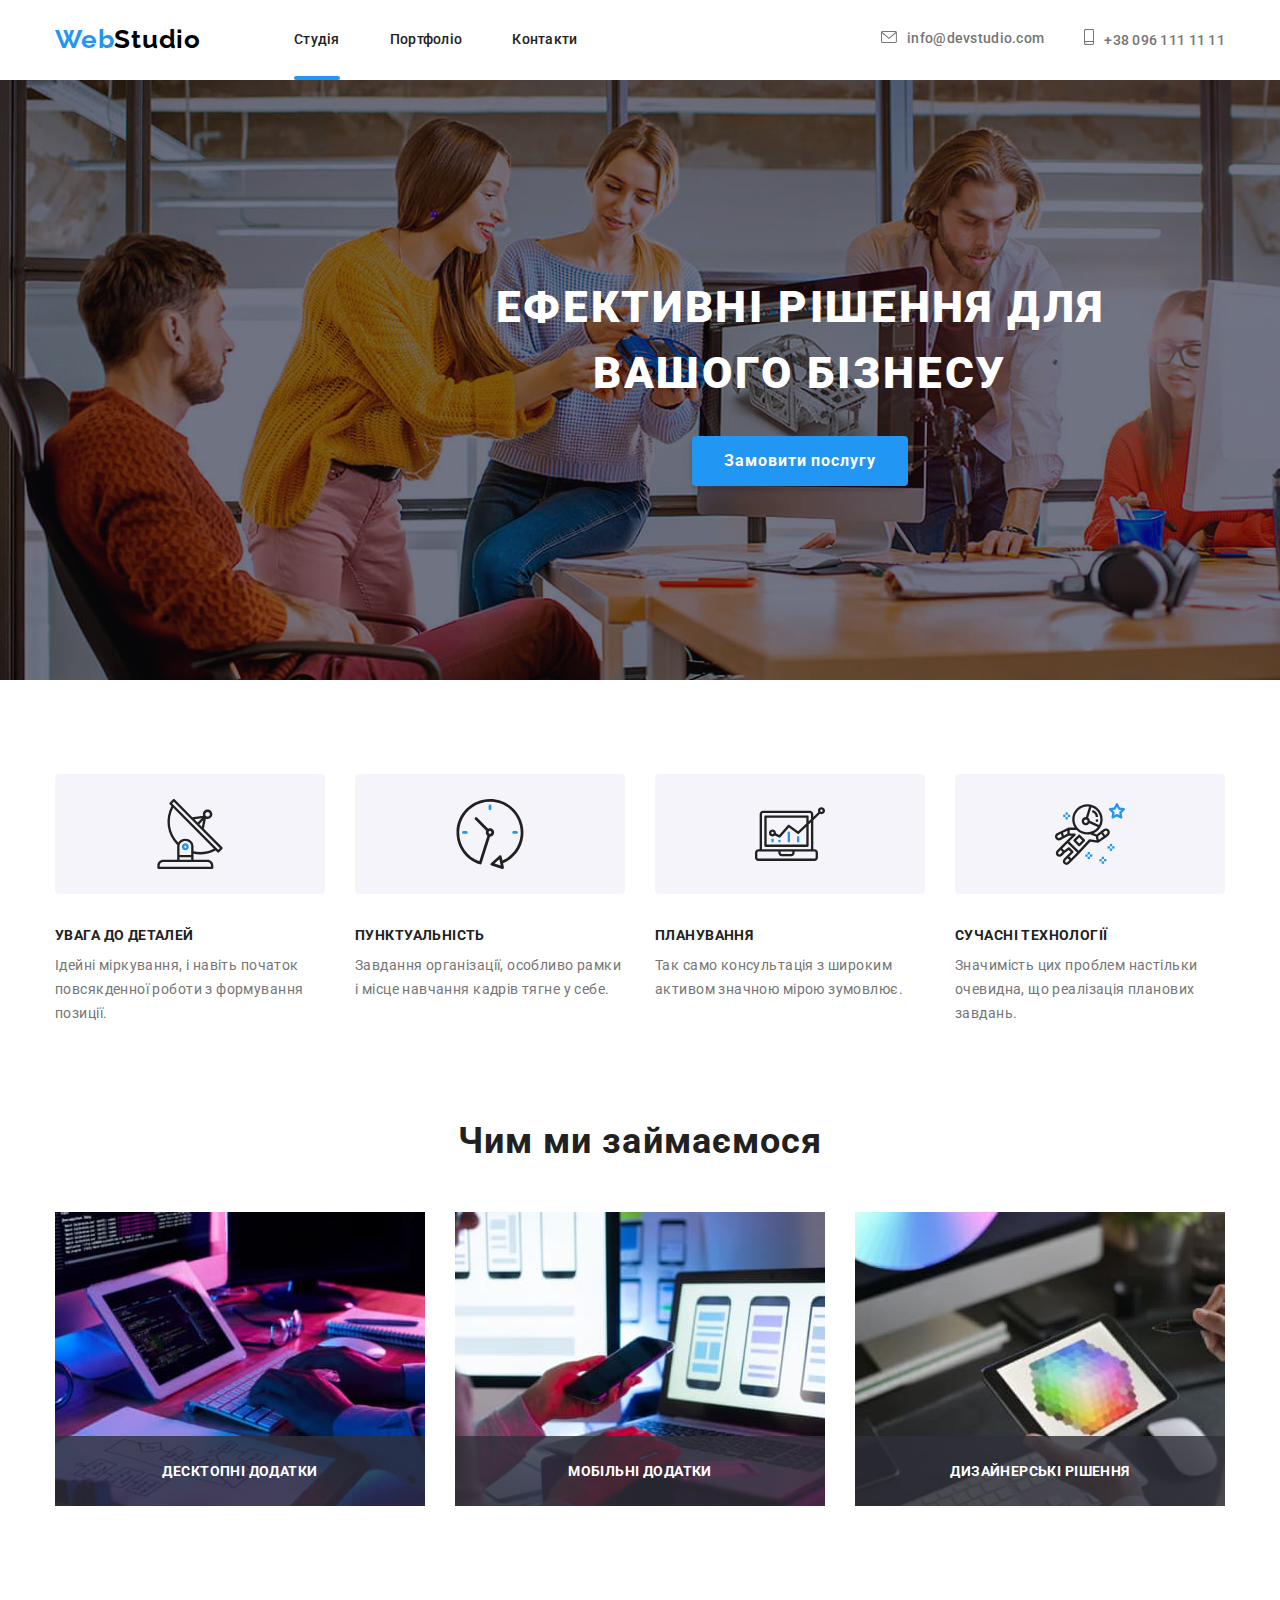
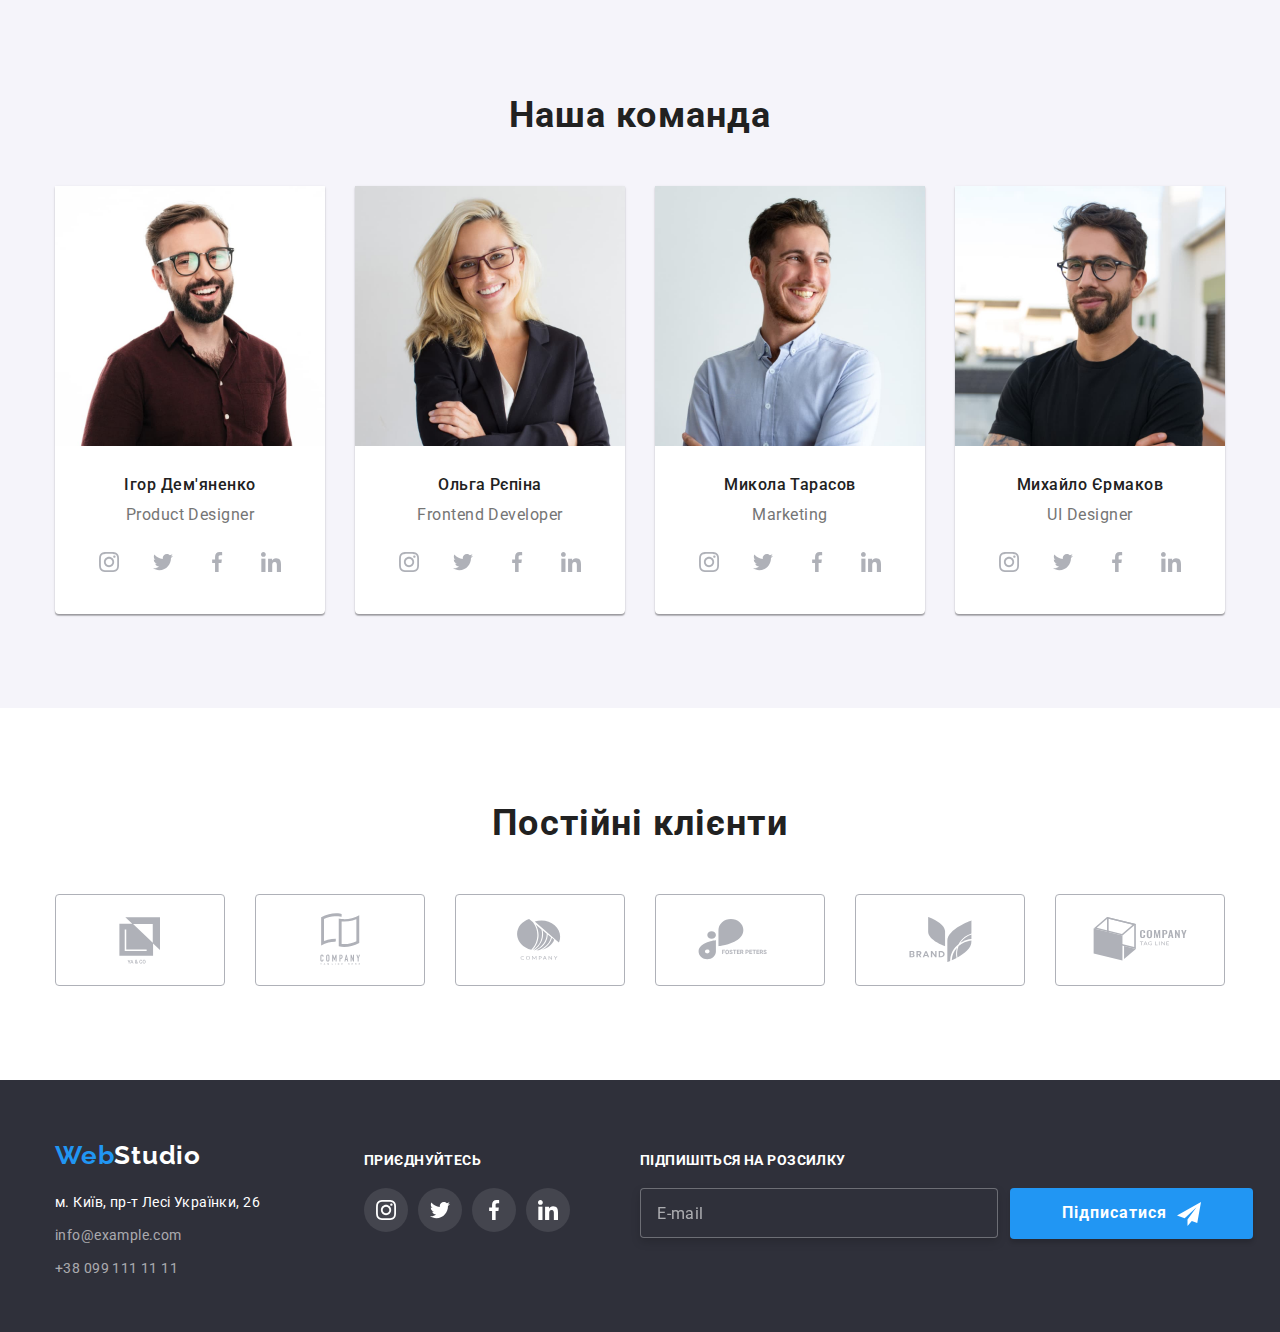
==== commit 3139f966: "finish" ====
--- a/index.html
+++ b/index.html
@@ -378,8 +378,13 @@
                 </p>
                 <form class="modal-footer-form">
                     <label for="" class="modal-form-footer-field">
-                        <input type="email" class="modal-form-input-footer" name="user_mail" required>
+                        <input type="email" class="modal-form-input-footer" name="user_mail" required placeholder="E-mail">
                     </label>
+                    <button class="send-email-footer">
+                        Підписатися
+                    <svg class="send">
+                        <use href="./images/svgimages/sprite.svg#icon-send"></use>
+                    </svg></button>
                 </form>
             </div>
         </div>
--- a/css/styles.css
+++ b/css/styles.css
@@ -905,4 +905,77 @@
     .modal-form-check:focus + .modal-form-check-desc::before{
         border-radius: 2px;
         border-color: var(--accent-color);
-        }+        }
+
+.text-footer-form{
+    display: flex;
+font-weight: 700;
+font-size: 14px;
+line-height: 16px;
+letter-spacing: 0.03em;
+text-transform: uppercase;
+color: #FFFFFF;
+padding-top: 12px;
+margin-bottom: 20px;
+}
+
+.modal-form-input-footer{
+    width: 358px;
+height: 50px;
+border: 1px solid rgba(255, 255, 255, 0.3);
+filter: drop-shadow(0px 4px 4px rgba(0, 0, 0, 0.15));
+border-radius: 4px;
+background: #2F303A;
+padding-left: 16px;
+color: #FFFFFF;
+transition: fill var(--transition-duration-and-func);
+}
+
+.modal-form-input-footer:focus,
+.modal-form-input-footer:hover{
+    outline: none;
+    border-color: var(--accent-color);
+}
+
+
+.modal-form-input-footer::placeholder{
+    font-weight: 400;
+font-size: 16px;
+line-height: 20px;
+display: flex;
+align-items: center;
+letter-spacing: 0.03em;
+color: rgba(255, 255, 255, 0.6);
+}
+
+.send-email-footer{
+    font-style: normal;
+    font-weight: 700;
+    font-size: 16px;
+    line-height: 1.9;
+    display: flex;
+    align-items: center;
+    text-align: center;
+    letter-spacing: 0.06em;
+    color: #FFFFFF;
+    background: var(--accent-color);
+    box-shadow: 0px 4px 4px rgba(0, 0, 0, 0.15);
+    border-radius: 4px;
+    padding-top: 10px;
+    padding-bottom: 10px;
+    padding-left: 52px;
+    padding-right: 52px;
+    border: none;
+    letter-spacing: 0.06em;
+    align-self: center;
+    margin-left: 12px;
+}
+.modal-footer-form{
+    display: flex;
+    transition: fill var(--transition-duration-and-func);
+}
+.send{
+    width: 24px;
+    height: 24px;
+    margin-left: 10px;
+}